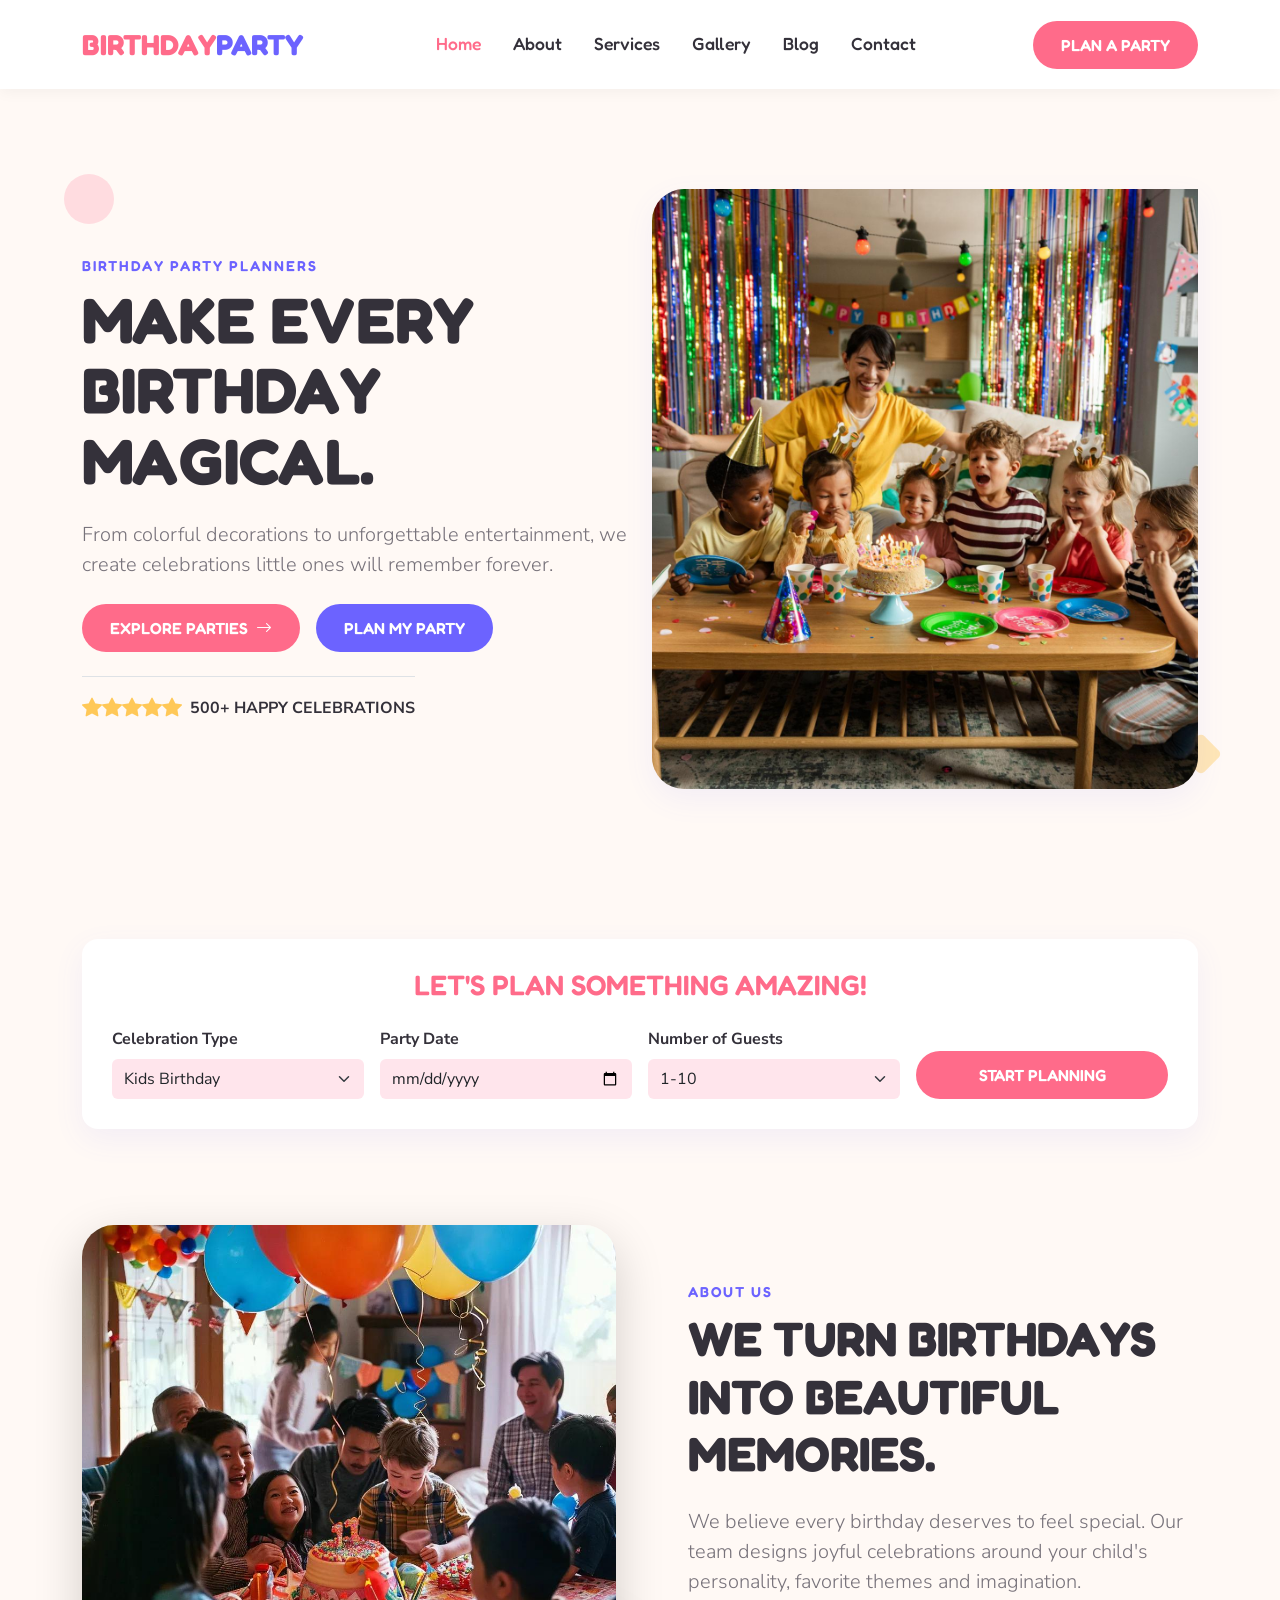
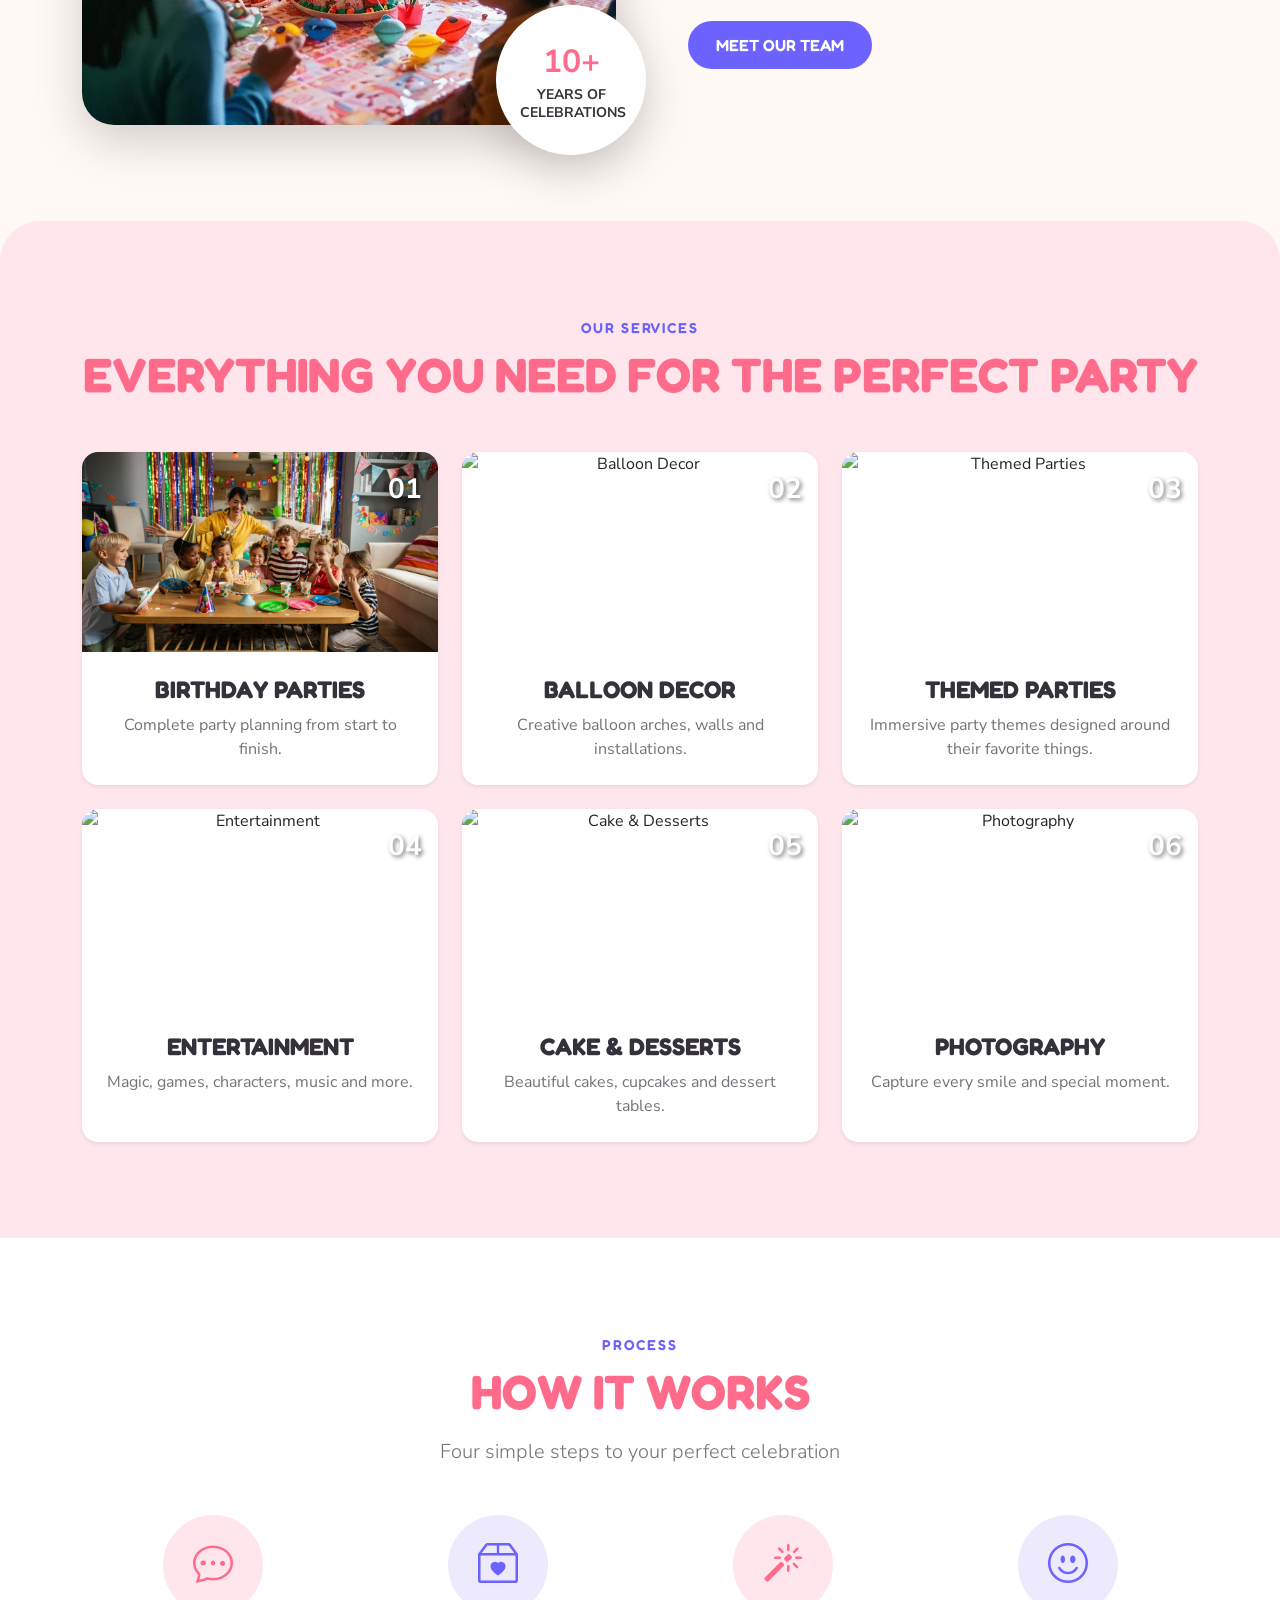
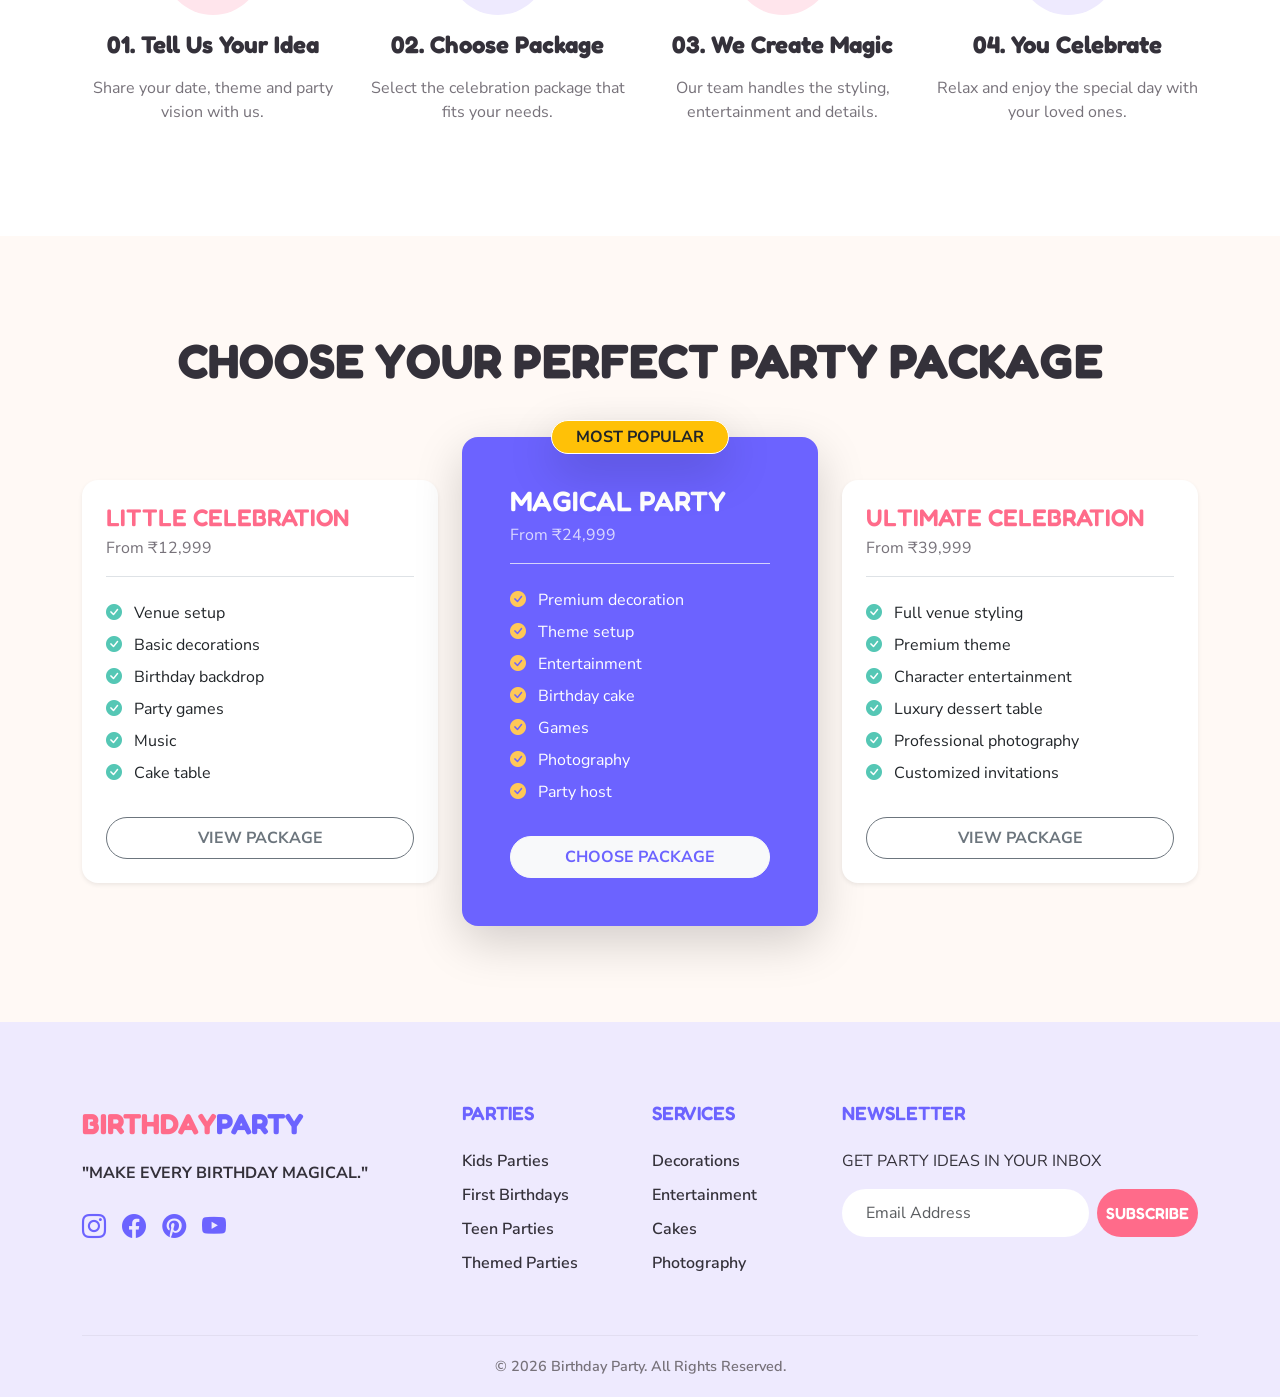
==== index.html @ 7dfaa2a8 "first commit" ====
﻿<!DOCTYPE html>
<html lang="en">

<head>
    <meta charset="UTF-8">
    <meta name="viewport" content="width=device-width, initial-scale=1.0">
    <meta name="description"
        content="Plan a magical birthday celebration with themed parties, balloon decorations, entertainment, venues and custom birthday packages.">
    <title>Birthday Party Planner | Kids Parties, Themes & Decorations</title>

    <!-- Favicon -->
    <link rel="icon"
        href="data:image/svg+xml,<svg xmlns=%22http://www.w3.org/2000/svg%22 viewBox=%220 0 100 100%22><text y=%22.9em%22 font-size=%2290%22>🎈</text></svg>">

    <!-- Bootstrap 5 CSS -->
    <link href="https://cdn.jsdelivr.net/npm/bootstrap@5.3.2/dist/css/bootstrap.min.css" rel="stylesheet">
    <!-- Bootstrap Icons -->
    <link rel="stylesheet" href="https://cdn.jsdelivr.net/npm/bootstrap-icons@1.11.1/font/bootstrap-icons.css">

    <!-- Custom CSS -->
    <link rel="stylesheet" href="assets/css/style.css">
    <link rel="stylesheet" href="assets/css/responsive.css">
</head>

<body>

    <!-- Header -->
    <header class="site-header">
        <div class="container">
            <nav class="navbar navbar-expand-lg navbar-light">
                <a class="navbar-brand" href="index.html">BIRTHDAY<span>PARTY</span></a>

                <button class="navbar-toggler border-0" type="button" data-bs-toggle="collapse"
                    data-bs-target="#mainNav" aria-controls="mainNav" aria-expanded="false"
                    aria-label="Toggle navigation">
                    <span class="navbar-toggler-icon"></span>
                </button>

                <div class="collapse navbar-collapse" id="mainNav">
                    <ul class="navbar-nav mx-auto mb-2 mb-lg-0">
                        <li class="nav-item"><a class="nav-link active" href="index.html">Home</a></li>
                        <li class="nav-item"><a class="nav-link" href="about.html">About</a></li>
                        <li class="nav-item"><a class="nav-link" href="parties.html">Services</a></li>
                        <li class="nav-item"><a class="nav-link" href="gallery.html">Gallery</a></li>
                        <li class="nav-item"><a class="nav-link" href="blog.html">Blog</a></li>
                        <li class="nav-item"><a class="nav-link" href="contact.html">Contact</a></li>
                    </ul>
                    <a href="booking.html" class="btn-primary-custom btn-confetti">PLAN A PARTY</a>
                </div>
            </nav>
        </div>
    </header>

    <!-- Hero Section -->
    <section class="hero-section">
        <!-- Abstract CSS Shapes simulating balloons/confetti -->
        <div class="shape shape-1"
            style="width:50px;height:50px;background:var(--primary);border-radius:50%;opacity:0.2;"></div>
        <div class="shape shape-2"
            style="width:30px;height:30px;background:var(--accent);border-radius:5px;transform:rotate(45deg);opacity:0.4;">
        </div>
        <div class="shape shape-3"
            style="width:80px;height:80px;background:var(--accent2);border-radius:50%;opacity:0.15;"></div>

        <div class="container">
            <div class="row align-items-center">
                <div class="col-lg-6 mb-5 mb-lg-0 reveal">
                    <span class="eyebrow">BIRTHDAY PARTY PLANNERS</span>
                    <h1 class="heading-lg">MAKE EVERY BIRTHDAY MAGICAL.</h1>
                    <p class="lead text-muted-color my-4">From colorful decorations to unforgettable entertainment, we
                        create celebrations little ones will remember forever.</p>
                    <div class="d-flex flex-wrap gap-3">
                        <a href="parties.html" class="btn-primary-custom btn-confetti">EXPLORE PARTIES <i
                                class="bi bi-arrow-right"></i></a>
                        <a href="booking.html" class="btn-secondary-custom btn-confetti">PLAN MY PARTY</a>
                    </div>
                    <div class="mt-4 pt-3 border-top d-inline-block">
                        <div class="d-flex align-items-center gap-2">
                            <div class="text-accent fs-5">
                                <i class="bi bi-star-fill"></i><i class="bi bi-star-fill"></i><i
                                    class="bi bi-star-fill"></i><i class="bi bi-star-fill"></i><i
                                    class="bi bi-star-fill"></i>
                            </div>
                            <span class="fw-bold">500+ HAPPY CELEBRATIONS</span>
                        </div>
                    </div>
                </div>
                <div class="col-lg-6 reveal" style="transition-delay: 0.2s;">
                    <div class="hero-img-wrapper">
                        <!-- Using Unsplash for professional birthday photography -->
                        <img src="assets/images/home-hero.jpg" alt="Happy children at a birthday party">
                    </div>
                </div>
            </div>
        </div>
    </section>

    <!-- Search/Booking Card -->
    <div class="container">
        <div class="search-card reveal">
            <h3 class="text-center mb-4 text-primary-color">LET'S PLAN SOMETHING AMAZING!</h3>
            <form action="booking.html" method="GET" class="row g-3">
                <div class="col-md-3">
                    <label class="form-label fw-bold">Celebration Type</label>
                    <select class="form-select border-0 bg-light-pink py-2">
                        <option>Kids Birthday</option>
                        <option>First Birthday</option>
                        <option>Teen Party</option>
                    </select>
                </div>
                <div class="col-md-3">
                    <label class="form-label fw-bold">Party Date</label>
                    <input type="date" class="form-control border-0 bg-light-pink py-2">
                </div>
                <div class="col-md-3">
                    <label class="form-label fw-bold">Number of Guests</label>
                    <select class="form-select border-0 bg-light-pink py-2">
                        <option>1-10</option>
                        <option>10-20</option>
                        <option>20-50</option>
                        <option>50+</option>
                    </select>
                </div>
                <div class="col-md-3 d-flex align-items-end">
                    <button type="submit" class="btn-primary-custom w-100 btn-confetti">START PLANNING</button>
                </div>
            </form>
        </div>
    </div>

    <!-- About Section -->
    <section class="py-5 my-5">
        <div class="container">
            <div class="row align-items-center g-5">
                <div class="col-lg-6 reveal">
                    <div class="position-relative">
                        <img src="assets/images/celeberation.jpg" class="rounded-5 w-100 object-fit-cover shadow-lg"
                            style="height:500px;" alt="Birthday party setup">
                        <div class="position-absolute bottom-0 end-0 bg-white p-4 rounded-circle shadow-lg text-center d-flex flex-column justify-content-center"
                            style="width: 150px; height: 150px; transform: translate(20%, 20%);">
                            <span class="fs-2 fw-bold text-primary-color">10+</span>
                            <span class="small fw-bold lh-sm">YEARS OF<br>CELEBRATIONS</span>
                        </div>
                    </div>
                </div>
                <div class="col-lg-6 ps-lg-5 reveal" style="transition-delay: 0.2s;">
                    <span class="eyebrow">ABOUT US</span>
                    <h2 class="display-5 fw-bold mb-4">WE TURN BIRTHDAYS INTO BEAUTIFUL MEMORIES.</h2>
                    <p class="lead text-muted-color mb-4">We believe every birthday deserves to feel special. Our team
                        designs joyful celebrations around your child's personality, favorite themes and imagination.
                    </p>
                    <a href="about.html" class="btn-secondary-custom">MEET OUR TEAM</a>
                </div>
            </div>
        </div>
    </section>

    <!-- Services -->
    <section class="py-5 bg-light-pink" style="border-radius: 40px 40px 0 0;">
        <div class="container py-5">
            <div class="text-center mb-5 reveal">
                <span class="eyebrow text-secondary-color">OUR SERVICES</span>
                <h2 class="display-5 fw-bold text-primary-color">EVERYTHING YOU NEED FOR THE PERFECT PARTY</h2>
            </div>
                        <div class="row g-4 text-center">
                <!-- Card 1 -->
                <div class="col-md-6 col-lg-4 reveal">
                    <a href="parties.html" class="text-decoration-none text-dark">
                        <div class="card border-0 shadow-sm rounded-4 overflow-hidden h-100 service-card text-center p-0">
                            <img src="assets/images/home-hero.jpg" class="card-img-top" style="height:200px; object-fit:cover;" alt="Birthday Parties">
                            <div class="position-absolute top-0 end-0 p-3 fw-bold fs-3 text-white shadow-text" style="text-shadow: 2px 2px 4px rgba(0,0,0,0.5);">01</div>
                            <div class="card-body p-4">
                                <h4 class="fw-bold mb-2">BIRTHDAY PARTIES</h4>
                                <p class="text-muted-color mb-0">Complete party planning from start to finish.</p>
                            </div>
                        </div>
                    </a>
                </div>
                <!-- Card 2 -->
                <div class="col-md-6 col-lg-4 reveal" style="transition-delay: 0.1s;">
                    <a href="decorations.html" class="text-decoration-none text-dark">
                        <div class="card border-0 shadow-sm rounded-4 overflow-hidden h-100 service-card text-center p-0">
                            <img src="assets/images/decorations-1.jpg" class="card-img-top" style="height:200px; object-fit:cover;" alt="Balloon Decor">
                            <div class="position-absolute top-0 end-0 p-3 fw-bold fs-3 text-white shadow-text" style="text-shadow: 2px 2px 4px rgba(0,0,0,0.5);">02</div>
                            <div class="card-body p-4">
                                <h4 class="fw-bold mb-2">BALLOON DECOR</h4>
                                <p class="text-muted-color mb-0">Creative balloon arches, walls and installations.</p>
                            </div>
                        </div>
                    </a>
                </div>
                <!-- Card 3 -->
                <div class="col-md-6 col-lg-4 reveal" style="transition-delay: 0.2s;">
                    <a href="themes.html" class="text-decoration-none text-dark">
                        <div class="card border-0 shadow-sm rounded-4 overflow-hidden h-100 service-card text-center p-0">
                            <img src="assets/images/themes-1.jpg" class="card-img-top" style="height:200px; object-fit:cover;" alt="Themed Parties">
                            <div class="position-absolute top-0 end-0 p-3 fw-bold fs-3 text-white shadow-text" style="text-shadow: 2px 2px 4px rgba(0,0,0,0.5);">03</div>
                            <div class="card-body p-4">
                                <h4 class="fw-bold mb-2">THEMED PARTIES</h4>
                                <p class="text-muted-color mb-0">Immersive party themes designed around their favorite things.</p>
                            </div>
                        </div>
                    </a>
                </div>
                <!-- Card 4 -->
                <div class="col-md-6 col-lg-4 reveal" style="transition-delay: 0.3s;">
                    <a href="entertainment.html" class="text-decoration-none text-dark">
                        <div class="card border-0 shadow-sm rounded-4 overflow-hidden h-100 service-card text-center p-0">
                            <img src="assets/images/entertainment-hero.jpg" class="card-img-top" style="height:200px; object-fit:cover;" alt="Entertainment">
                            <div class="position-absolute top-0 end-0 p-3 fw-bold fs-3 text-white shadow-text" style="text-shadow: 2px 2px 4px rgba(0,0,0,0.5);">04</div>
                            <div class="card-body p-4">
                                <h4 class="fw-bold mb-2">ENTERTAINMENT</h4>
                                <p class="text-muted-color mb-0">Magic, games, characters, music and more.</p>
                            </div>
                        </div>
                    </a>
                </div>
                <!-- Card 5 -->
                <div class="col-md-6 col-lg-4 reveal" style="transition-delay: 0.4s;">
                    <a href="decorations.html" class="text-decoration-none text-dark">
                        <div class="card border-0 shadow-sm rounded-4 overflow-hidden h-100 service-card text-center p-0">
                            <img src="assets/images/decorations-2.jpg" class="card-img-top" style="height:200px; object-fit:cover;" alt="Cake & Desserts">
                            <div class="position-absolute top-0 end-0 p-3 fw-bold fs-3 text-white shadow-text" style="text-shadow: 2px 2px 4px rgba(0,0,0,0.5);">05</div>
                            <div class="card-body p-4">
                                <h4 class="fw-bold mb-2">CAKE & DESSERTS</h4>
                                <p class="text-muted-color mb-0">Beautiful cakes, cupcakes and dessert tables.</p>
                            </div>
                        </div>
                    </a>
                </div>
                <!-- Card 6 -->
                <div class="col-md-6 col-lg-4 reveal" style="transition-delay: 0.5s;">
                    <a href="gallery.html" class="text-decoration-none text-dark">
                        <div class="card border-0 shadow-sm rounded-4 overflow-hidden h-100 service-card text-center p-0">
                            <img src="assets/images/gallery-2.jpg" class="card-img-top" style="height:200px; object-fit:cover;" alt="Photography">
                            <div class="position-absolute top-0 end-0 p-3 fw-bold fs-3 text-white shadow-text" style="text-shadow: 2px 2px 4px rgba(0,0,0,0.5);">06</div>
                            <div class="card-body p-4">
                                <h4 class="fw-bold mb-2">PHOTOGRAPHY</h4>
                                <p class="text-muted-color mb-0">Capture every smile and special moment.</p>
                            </div>
                        </div>
                    </a>
                </div>
            </div>
        </div>
    </section>

    <!-- How It Works Section -->
    <section class="py-5 bg-white">
        <div class="container py-5">
            <div class="text-center mb-5 reveal">
                <span class="eyebrow text-secondary-color">PROCESS</span>
                <h2 class="display-5 fw-bold text-primary-color">HOW IT WORKS</h2>
                <p class="lead text-muted-color mt-3">Four simple steps to your perfect celebration</p>
            </div>
            <div class="row g-4 position-relative">
                <div class="col-md-3 text-center reveal">
                    <div class="service-icon mb-3 mx-auto" style="width: 100px; height: 100px; font-size: 2.5rem; background: var(--light-pink);"><i class="bi bi-chat-dots text-primary-color"></i></div>
                    <h4 class="fw-bold">01. Tell Us Your Idea</h4>
                    <p class="text-muted-color">Share your date, theme and party vision with us.</p>
                </div>
                <div class="col-md-3 text-center reveal" style="transition-delay: 0.1s;">
                    <div class="service-icon mb-3 mx-auto" style="width: 100px; height: 100px; font-size: 2.5rem; background: var(--light-purple);"><i class="bi bi-box2-heart text-secondary-color"></i></div>
                    <h4 class="fw-bold">02. Choose Package</h4>
                    <p class="text-muted-color">Select the celebration package that fits your needs.</p>
                </div>
                <div class="col-md-3 text-center reveal" style="transition-delay: 0.2s;">
                    <div class="service-icon mb-3 mx-auto" style="width: 100px; height: 100px; font-size: 2.5rem; background: var(--light-pink);"><i class="bi bi-magic text-primary-color"></i></div>
                    <h4 class="fw-bold">03. We Create Magic</h4>
                    <p class="text-muted-color">Our team handles the styling, entertainment and details.</p>
                </div>
                <div class="col-md-3 text-center reveal" style="transition-delay: 0.3s;">
                    <div class="service-icon mb-3 mx-auto" style="width: 100px; height: 100px; font-size: 2.5rem; background: var(--light-purple);"><i class="bi bi-emoji-smile text-secondary-color"></i></div>
                    <h4 class="fw-bold">04. You Celebrate</h4>
                    <p class="text-muted-color">Relax and enjoy the special day with your loved ones.</p>
                </div>
            </div>
        </div>
    </section>

    <!-- Packages Section -->
    <section class="py-5 my-5">
        <div class="container">
            <div class="text-center mb-5 reveal">
                <h2 class="display-5 fw-bold">CHOOSE YOUR PERFECT PARTY PACKAGE</h2>
            </div>
            <div class="row align-items-center g-4">
                <!-- Package 1 -->
                <div class="col-lg-4 reveal">
                    <div class="card border-0 shadow-sm p-4 rounded-4" style="background: var(--white);">
                        <h4 class="mb-1 text-primary-color">LITTLE CELEBRATION</h4>
                        <p class="text-muted-color border-bottom pb-3 mb-4">From ₹12,999</p>
                        <ul class="list-unstyled mb-4">
                            <li class="mb-2"><i class="bi bi-check-circle-fill text-accent2 me-2"></i> Venue setup</li>
                            <li class="mb-2"><i class="bi bi-check-circle-fill text-accent2 me-2"></i> Basic decorations
                            </li>
                            <li class="mb-2"><i class="bi bi-check-circle-fill text-accent2 me-2"></i> Birthday backdrop
                            </li>
                            <li class="mb-2"><i class="bi bi-check-circle-fill text-accent2 me-2"></i> Party games</li>
                            <li class="mb-2"><i class="bi bi-check-circle-fill text-accent2 me-2"></i> Music</li>
                            <li class="mb-2"><i class="bi bi-check-circle-fill text-accent2 me-2"></i> Cake table</li>
                        </ul>
                        <a href="#" class="btn btn-outline-secondary rounded-pill fw-bold w-100 py-2">VIEW PACKAGE</a>
                    </div>
                </div>

                <!-- Package 2 (Highlighted) -->
                <div class="col-lg-4 reveal" style="transition-delay: 0.1s;">
                    <div class="card border-0 shadow-lg p-5 rounded-4 position-relative"
                        style="background: var(--secondary); color: var(--white);">
                        <span class="position-absolute top-0 start-50 translate-middle badge rounded-pill bg-warning text-dark px-4 py-2 fs-6 fw-bold shadow-lg border border-white">
                            MOST POPULAR
                        </span>
                        <h3 class="mb-1 text-white">MAGICAL PARTY</h3>
                        <p class="border-bottom border-light pb-3 mb-4 opacity-75">From ₹24,999</p>
                        <ul class="list-unstyled mb-4">
                            <li class="mb-2"><i class="bi bi-check-circle-fill text-accent me-2"></i> Premium decoration
                            </li>
                            <li class="mb-2"><i class="bi bi-check-circle-fill text-accent me-2"></i> Theme setup</li>
                            <li class="mb-2"><i class="bi bi-check-circle-fill text-accent me-2"></i> Entertainment</li>
                            <li class="mb-2"><i class="bi bi-check-circle-fill text-accent me-2"></i> Birthday cake</li>
                            <li class="mb-2"><i class="bi bi-check-circle-fill text-accent me-2"></i> Games</li>
                            <li class="mb-2"><i class="bi bi-check-circle-fill text-accent me-2"></i> Photography</li>
                            <li class="mb-2"><i class="bi bi-check-circle-fill text-accent me-2"></i> Party host</li>
                        </ul>
                        <a href="#" class="btn btn-light rounded-pill fw-bold w-100 py-2 text-secondary-color">CHOOSE
                            PACKAGE</a>
                    </div>
                </div>

                <!-- Package 3 -->
                <div class="col-lg-4 reveal" style="transition-delay: 0.2s;">
                    <div class="card border-0 shadow-sm p-4 rounded-4" style="background: var(--white);">
                        <h4 class="mb-1 text-primary-color">ULTIMATE CELEBRATION</h4>
                        <p class="text-muted-color border-bottom pb-3 mb-4">From ₹39,999</p>
                        <ul class="list-unstyled mb-4">
                            <li class="mb-2"><i class="bi bi-check-circle-fill text-accent2 me-2"></i> Full venue
                                styling</li>
                            <li class="mb-2"><i class="bi bi-check-circle-fill text-accent2 me-2"></i> Premium theme
                            </li>
                            <li class="mb-2"><i class="bi bi-check-circle-fill text-accent2 me-2"></i> Character
                                entertainment</li>
                            <li class="mb-2"><i class="bi bi-check-circle-fill text-accent2 me-2"></i> Luxury dessert
                                table</li>
                            <li class="mb-2"><i class="bi bi-check-circle-fill text-accent2 me-2"></i> Professional
                                photography</li>
                            <li class="mb-2"><i class="bi bi-check-circle-fill text-accent2 me-2"></i> Customized
                                invitations</li>
                        </ul>
                        <a href="#" class="btn btn-outline-secondary rounded-pill fw-bold w-100 py-2">VIEW PACKAGE</a>
                    </div>
                </div>
            </div>
        </div>
    </section>

    <!-- Footer -->
    <footer class="site-footer">
        <div class="container">
            <div class="row g-4">
                <div class="col-12 col-lg-4 mb-4 mb-lg-0">
                    <a class="navbar-brand d-block mb-3" href="index.html">BIRTHDAY<span>PARTY</span></a>
                    <p class="fw-bold mb-4">"MAKE EVERY BIRTHDAY MAGICAL."</p>
                    <div class="d-flex gap-3 fs-4">
                        <a href="#" class="text-secondary-color hover-primary"><i class="bi bi-instagram"></i></a>
                        <a href="#" class="text-secondary-color hover-primary"><i class="bi bi-facebook"></i></a>
                        <a href="#" class="text-secondary-color hover-primary"><i class="bi bi-pinterest"></i></a>
                        <a href="#" class="text-secondary-color hover-primary"><i class="bi bi-youtube"></i></a>
                    </div>
                </div>
                <div class="col-12 col-lg-2 mb-4 mb-lg-0 footer-widget">
                    <h4>PARTIES</h4>
                    <ul class="footer-links">
                        <li><a href="parties.html">Kids Parties</a></li>
                        <li><a href="parties.html">First Birthdays</a></li>
                        <li><a href="parties.html">Teen Parties</a></li>
                        <li><a href="themes.html">Themed Parties</a></li>
                    </ul>
                </div>
                <div class="col-12 col-lg-2 mb-4 mb-lg-0 footer-widget">
                    <h4>SERVICES</h4>
                    <ul class="footer-links">
                        <li><a href="decorations.html">Decorations</a></li>
                        <li><a href="entertainment.html">Entertainment</a></li>
                        <li><a href="decorations.html">Cakes</a></li>
                        <li><a href="gallery.html">Photography</a></li>
                    </ul>
                </div>
                <div class="col-12 col-lg-4 footer-widget">
                    <h4>NEWSLETTER</h4>
                    <p>GET PARTY IDEAS IN YOUR INBOX</p>
                    <form class="d-flex gap-2">
                        <input type="email" class="form-control rounded-pill border-0 px-4" placeholder="Email Address">
                        <button class="btn btn-primary-custom px-4" type="submit">SUBSCRIBE</button>
                    </form>
                </div>
            </div>
            <div class="footer-bottom d-flex flex-column flex-md-row justify-content-center align-items-center">
                <p class="mb-0 text-muted-color">&copy; 2026 Birthday Party. All Rights Reserved.</p>
            </div>
        </div>
    </footer>

    <!-- Scroll to Top Button -->
    <button id="scrollTopBtn" class="scroll-top-btn"><i class="bi bi-arrow-up"></i></button>

    <!-- Bootstrap Bundle JS -->
    <script src="https://cdn.jsdelivr.net/npm/bootstrap@5.3.2/dist/js/bootstrap.bundle.min.js"></script>
    <!-- Custom JS -->
    <script src="assets/js/main.js"></script>
</body>

</html>
---- assets/css/style.css ----
/* 
==================================================
BIRTHDAY PARTY - PREMIUM EVENT THEME
================================================== 
*/

@import url('https://fonts.googleapis.com/css2?family=Fredoka:wght@400;500;600;700&family=Nunito+Sans:ital,opsz,wght@0,6..12,300..800;1,6..12,300..800&display=swap');

:root {
  /* Colors */
  --primary: #FF6B8A;
  --secondary: #6C63FF;
  --accent: #FFC857;
  --accent2: #55C7B5;
  --bg-color: #FFF9F5;
  --light-pink: #FFE5EC;
  --light-purple: #EEEAFE;
  --text-color: #34313A;
  --muted-text: #77727A;
  --white: #FFFFFF;

  /* Typography */
  --font-heading: 'Fredoka', sans-serif;
  --font-body: 'Nunito Sans', sans-serif;

  /* Other vars */
  --border-radius-sm: 8px;
  --border-radius-md: 16px;
  --border-radius-lg: 32px;
  --border-radius-xl: 64px;
  --box-shadow: 0 10px 30px rgba(108, 99, 255, 0.08);
  --box-shadow-hover: 0 15px 40px rgba(108, 99, 255, 0.15);
  --transition: all 0.3s ease-in-out;
}

/* ==================================================
   GLOBAL STYLES
   ================================================== */
body {
  font-family: var(--font-body);
  color: var(--text-color);
  background-color: var(--bg-color);
  overflow-x: hidden;
  -webkit-font-smoothing: antialiased;
}

h1, h2, h3, h4, h5, h6 {
  font-family: var(--font-heading);
  font-weight: 600;
  color: var(--text-color);
  margin-bottom: 1rem;
}

a {
  color: var(--primary);
  text-decoration: none;
  transition: var(--transition);
}

a:hover {
  color: var(--secondary);
}

img {
  max-width: 100%;
  height: auto;
}

/* ==================================================
   TYPOGRAPHY UTILITIES
   ================================================== */
.text-primary-color { color: var(--primary); }
.text-secondary-color { color: var(--secondary); }
.text-accent { color: var(--accent); }
.text-accent2 { color: var(--accent2); }
.text-muted-color { color: var(--muted-text); }

.bg-light-pink { background-color: var(--light-pink); }
.bg-light-purple { background-color: var(--light-purple); }

.eyebrow {
  font-family: var(--font-heading);
  text-transform: uppercase;
  font-size: 0.9rem;
  font-weight: 600;
  letter-spacing: 2px;
  color: var(--secondary);
  display: block;
  margin-bottom: 0.5rem;
}

.heading-lg {
  font-size: clamp(2.5rem, 5vw, 4rem);
  line-height: 1.1;
  font-weight: 700;
}

/* ==================================================
   BUTTONS
   ================================================== */
.btn-primary-custom {
  background-color: var(--primary);
  color: var(--white);
  font-family: var(--font-heading);
  font-weight: 600;
  padding: 12px 28px;
  border-radius: var(--border-radius-xl);
  border: none;
  transition: var(--transition);
  position: relative;
  overflow: hidden;
  display: inline-flex;
  align-items: center;
  justify-content: center;
  gap: 8px;
  z-index: 1;
}

.btn-primary-custom::before {
  content: '';
  position: absolute;
  top: 0;
  left: 0;
  width: 0;
  height: 100%;
  background-color: var(--secondary);
  z-index: -1;
  transition: var(--transition);
  border-radius: var(--border-radius-xl);
}

.btn-primary-custom:hover::before {
  width: 100%;
}

.btn-primary-custom:hover {
  color: var(--white);
  transform: translateY(-2px);
  box-shadow: 0 10px 20px rgba(255, 107, 138, 0.3);
}

.btn-secondary-custom {
  background-color: var(--secondary);
  color: var(--white);
  font-family: var(--font-heading);
  font-weight: 600;
  padding: 12px 28px;
  border-radius: var(--border-radius-xl);
  border: none;
  transition: var(--transition);
  display: inline-flex;
  align-items: center;
  justify-content: center;
  gap: 8px;
}

.btn-secondary-custom:hover {
  background-color: var(--primary);
  color: var(--white);
  transform: translateY(-2px);
  box-shadow: 0 10px 20px rgba(108, 99, 255, 0.3);
}

/* ==================================================
   HEADER & NAVIGATION
   ================================================== */
.top-bar {
  background-color: var(--light-pink);
  padding: 8px 0;
  font-size: 0.85rem;
  font-weight: 600;
}

.top-bar a {
  color: var(--text-color);
  margin-left: 15px;
}

.top-bar a:hover {
  color: var(--primary);
}

.site-header {
  background-color: var(--white);
  box-shadow: 0 2px 15px rgba(0,0,0,0.05);
  position: sticky;
  top: 0;
  z-index: 1030;
  transition: var(--transition);
}

.navbar-brand {
  font-family: var(--font-heading);
  font-size: 1.8rem;
  font-weight: 700;
  color: var(--primary);
}

.navbar-brand span {
  color: var(--secondary);
}

.nav-link {
  font-family: var(--font-heading);
  font-weight: 500;
  color: var(--text-color) !important;
  font-size: 1.1rem;
  padding: 0.5rem 1rem !important;
  transition: var(--transition);
}

.nav-link:hover, .nav-link.active {
  color: var(--primary) !important;
}

/* Dropdown */
.dropdown-menu {
  border: none;
  box-shadow: var(--box-shadow);
  border-radius: var(--border-radius-sm);
}

.dropdown-item {
  font-family: var(--font-body);
  font-weight: 600;
  padding: 8px 20px;
}

.dropdown-item:hover {
  background-color: var(--light-pink);
  color: var(--primary);
}

/* ==================================================
   HERO SECTION
   ================================================== */
.hero-section {
  position: relative;
  padding: 100px 0 150px;
  background-color: var(--bg-color);
  overflow: hidden;
}

.hero-img-wrapper {
  position: relative;
  border-radius: var(--border-radius-lg) 0 var(--border-radius-lg) var(--border-radius-lg);
  overflow: hidden;
  box-shadow: var(--box-shadow);
}

.hero-img-wrapper img {
  width: 100%;
  height: 600px;
  object-fit: cover;
}

/* Decorative elements */
.shape {
  position: absolute;
  z-index: 0;
}

.shape-1 { top: 10%; left: 5%; animation: float 6s ease-in-out infinite; }
.shape-2 { bottom: 20%; right: 5%; animation: float 5s ease-in-out infinite alternate; }
.shape-3 { top: 40%; right: 40%; animation: pulse 4s ease-in-out infinite; }

/* ==================================================
   CARDS & SEARCH BOX
   ================================================== */
.search-card {
  background: var(--white);
  border-radius: var(--border-radius-md);
  padding: 30px;
  box-shadow: var(--box-shadow);
  transform: translateY(-50px);
  position: relative;
  z-index: 10;
}

.service-card {
  background: var(--white);
  border-radius: var(--border-radius-md);
  padding: 40px 30px;
  text-align: center;
  transition: var(--transition);
  box-shadow: 0 5px 15px rgba(0,0,0,0.03);
  height: 100%;
  position: relative;
  overflow: hidden;
}

.service-card:hover {
  transform: translateY(-10px);
  box-shadow: var(--box-shadow-hover);
}

.service-icon {
  width: 80px;
  height: 80px;
  background: var(--light-purple);
  border-radius: 50%;
  display: flex;
  align-items: center;
  justify-content: center;
  margin: 0 auto 20px;
  font-size: 2rem;
  color: var(--secondary);
  transition: var(--transition);
}

.service-card:hover .service-icon {
  background: var(--secondary);
  color: var(--white);
  transform: scale(1.1);
}

/* ==================================================
   FOOTER
   ================================================== */
.site-footer {
  background-color: var(--light-purple);
  padding: 80px 0 20px;
  position: relative;
  overflow: hidden;
}

.footer-widget h4 {
  font-size: 1.2rem;
  margin-bottom: 1.5rem;
  color: var(--secondary);
}

.footer-links {
  list-style: none;
  padding: 0;
  margin: 0;
}

.footer-links li {
  margin-bottom: 10px;
}

.footer-links a {
  color: var(--text-color);
  font-weight: 600;
}

.footer-links a:hover {
  color: var(--primary);
  padding-left: 5px;
}

.footer-bottom {
  margin-top: 50px;
  padding-top: 20px;
  border-top: 1px solid rgba(0,0,0,0.05);
  text-align: center;
  font-size: 0.9rem;
  font-weight: 600;
}

/* ==================================================
   ANIMATIONS
   ================================================== */
@keyframes float {
  0% { transform: translateY(0px); }
  50% { transform: translateY(-20px); }
  100% { transform: translateY(0px); }
}

@keyframes pulse {
  0% { transform: scale(1); opacity: 0.8; }
  50% { transform: scale(1.1); opacity: 1; }
  100% { transform: scale(1); opacity: 0.8; }
}

/* Reveal classes for JS observer */
.reveal {
  opacity: 0;
  transform: translateY(30px);
  transition: all 0.8s ease-out;
}

.reveal.active {
  opacity: 1;
  transform: translateY(0);
}

/* Scroll to Top */
.scroll-top-btn { position: fixed; bottom: 30px; right: 30px; width: 50px; height: 50px; background-color: var(--primary); color: white; border: none; border-radius: 50%; display: flex; align-items: center; justify-content: center; font-size: 24px; cursor: pointer; opacity: 0; visibility: hidden; transition: var(--transition); z-index: 999; box-shadow: var(--box-shadow); }
.scroll-top-btn.show { opacity: 1; visibility: visible; }
.scroll-top-btn:hover { background-color: var(--secondary); transform: translateY(-5px); }

/* Footer Social Icon Hover */
.site-footer .fs-4 a { display: inline-block; transition: all 0.3s ease; }
.site-footer .fs-4 a:hover { transform: translateY(-5px) scale(1.1); color: var(--primary) !important; }
/* Contact Page Social Icons */
.social-icons-contact a {
    transition: all 0.3s ease;
    display: inline-block;
    color: var(--secondary-color) !important;
}
.social-icons-contact a:hover {
    transform: translateY(-5px) scale(1.2);
    color: var(--primary) !important;
}
---- assets/css/responsive.css ----
/* 
==================================================
BIRTHDAY PARTY - RESPONSIVE STYLES
================================================== 
*/

/* Tablet (768px - 991px) */
@media (max-width: 991px) {
  .hero-section {
    padding: 80px 0 100px;
  }
  
  .hero-img-wrapper img {
    height: 400px;
    margin-top: 40px;
    border-radius: var(--border-radius-lg);
  }
  
  .search-card {
    transform: translateY(-30px);
    margin-bottom: 20px;
  }
  
  .heading-lg {
    font-size: clamp(2rem, 6vw, 3rem);
  }
  
  .navbar-collapse {
    background-color: var(--white);
    padding: 20px;
    border-radius: var(--border-radius-sm);
    box-shadow: var(--box-shadow);
    margin-top: 15px;
    position: absolute;
    top: 100%;
    left: 0;
    right: 0;
    z-index: 1050;
  }
}

/* Mobile (320px - 767px) */
@media (max-width: 767px) {
  .top-bar {
    display: none; /* Hide top bar on very small screens for cleanliness */
  }
  
  .hero-section {
    padding: 40px 0 60px;
    text-align: center;
  }
  
  .hero-section .btn-primary-custom, 
  .hero-section .btn-secondary-custom {
    width: 100%;
    margin-bottom: 10px;
  }
  
  .hero-img-wrapper img {
    height: 300px;
  }
  
  .search-card {
    padding: 20px;
    transform: translateY(-20px);
  }
  
  .service-card {
    margin-bottom: 20px;
  }
  
  .footer-widget {
    margin-bottom: 30px;
  }
}
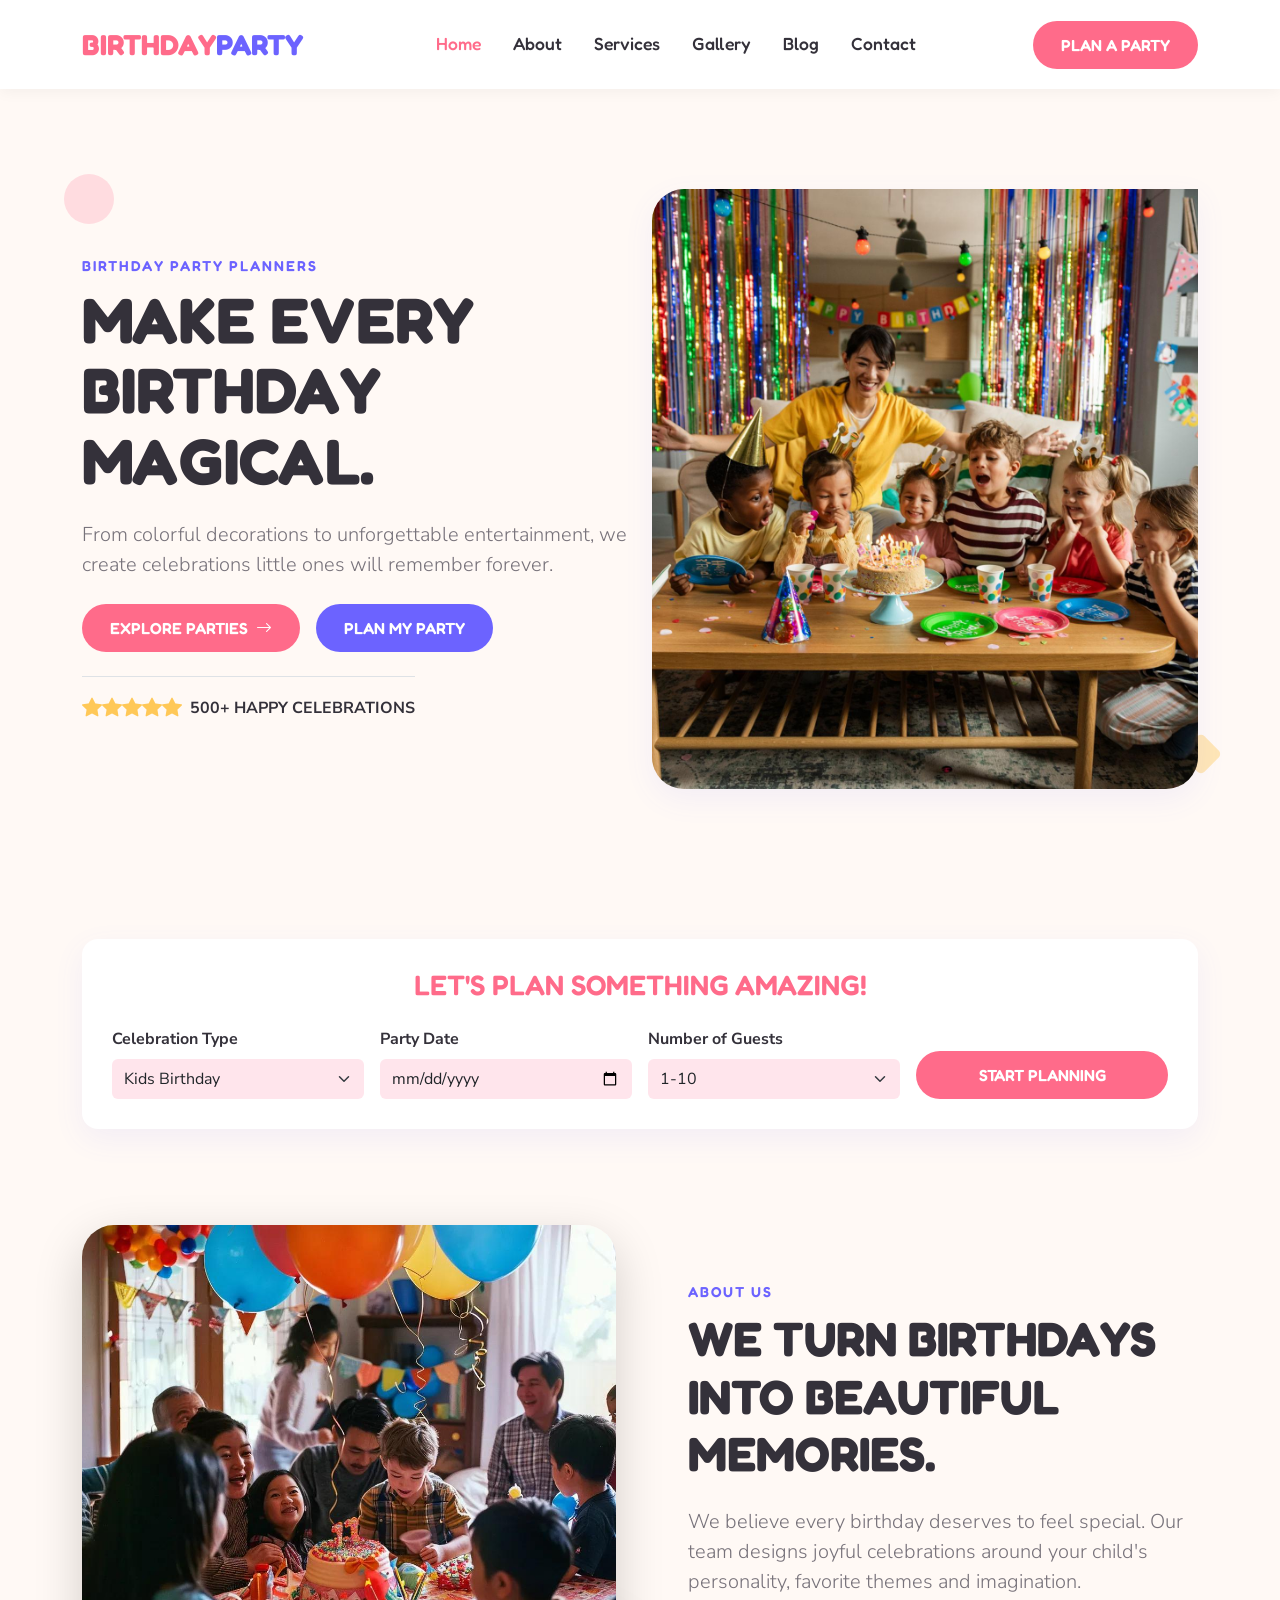
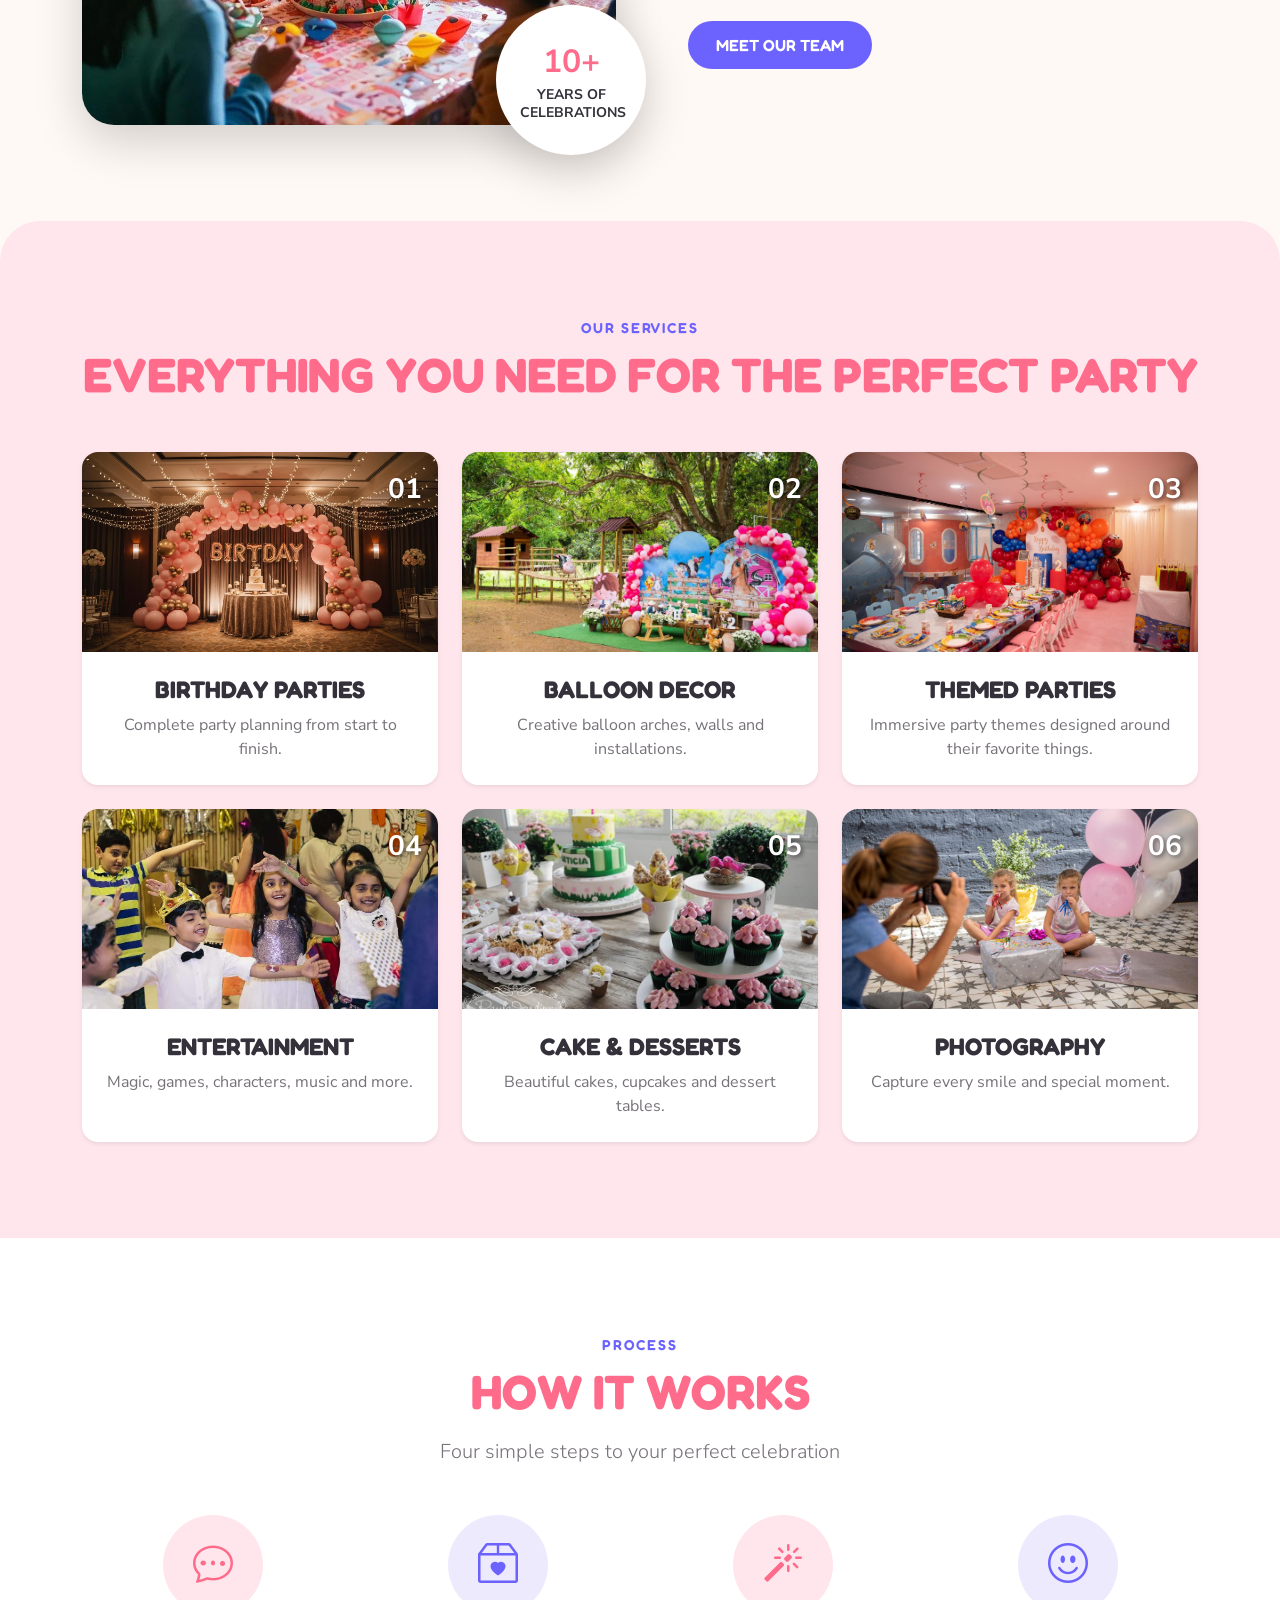
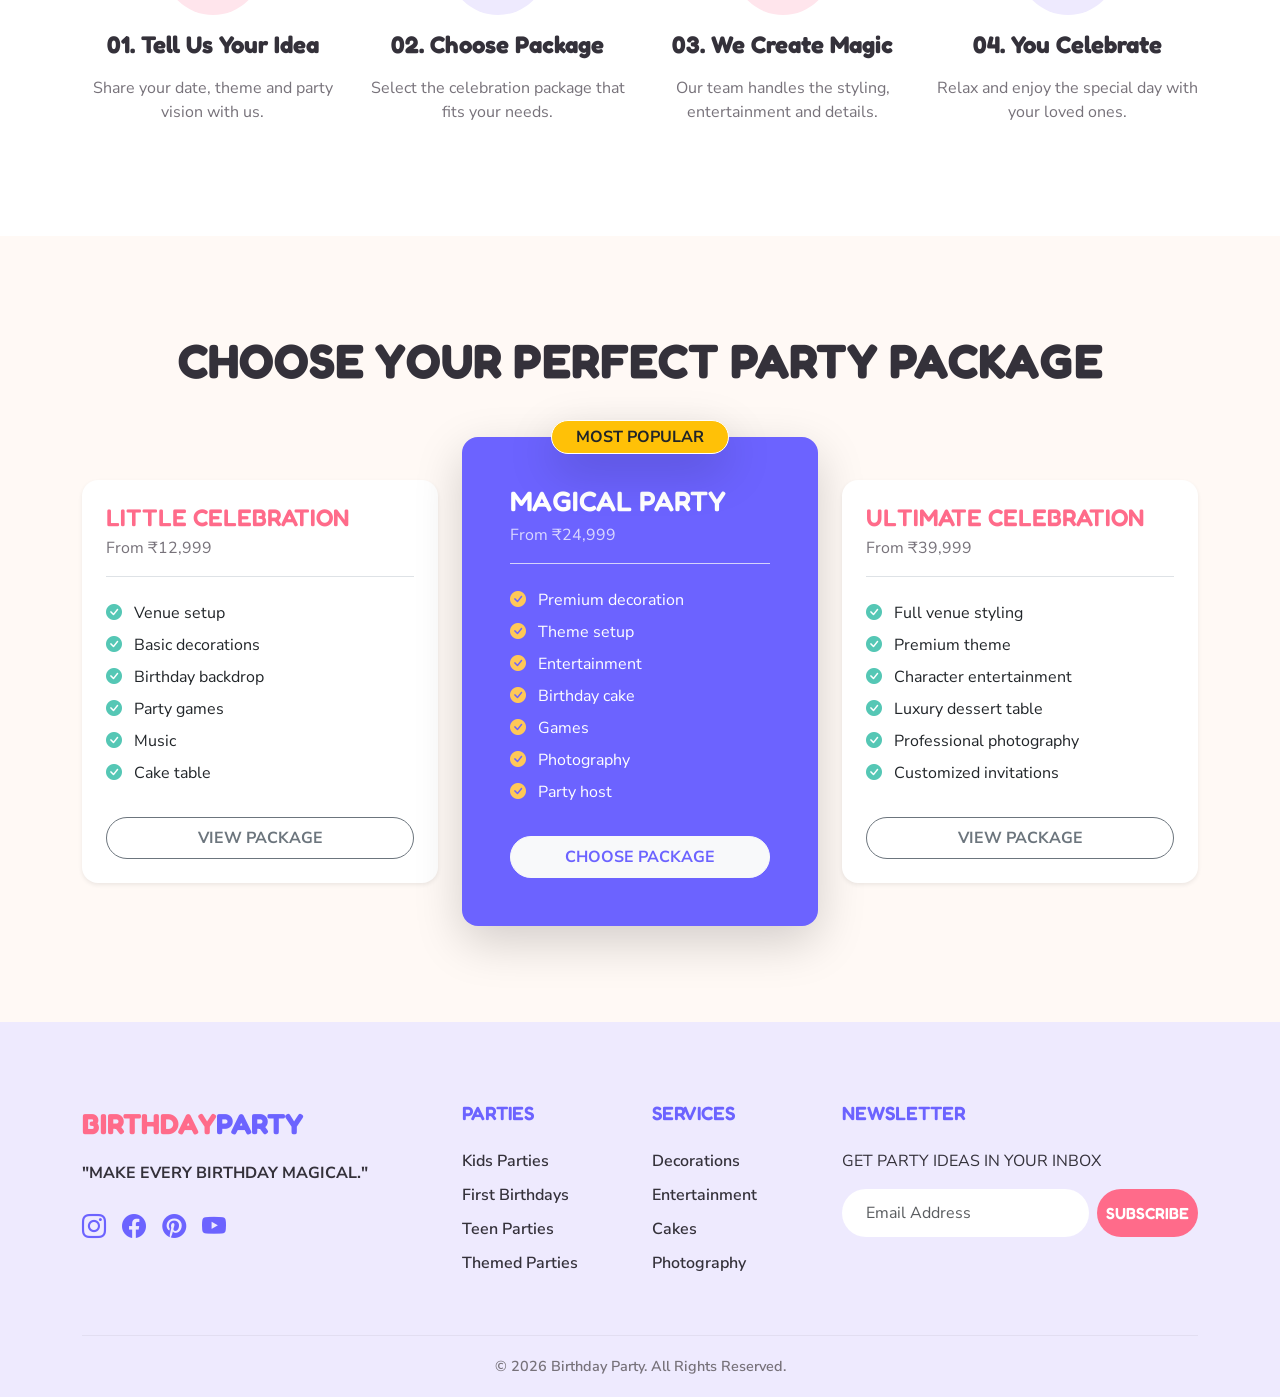
==== commit 12478959: "first commit" ====
--- a/index.html
+++ b/index.html
@@ -162,13 +162,16 @@
                 <span class="eyebrow text-secondary-color">OUR SERVICES</span>
                 <h2 class="display-5 fw-bold text-primary-color">EVERYTHING YOU NEED FOR THE PERFECT PARTY</h2>
             </div>
-                        <div class="row g-4 text-center">
+            <div class="row g-4 text-center">
                 <!-- Card 1 -->
                 <div class="col-md-6 col-lg-4 reveal">
                     <a href="parties.html" class="text-decoration-none text-dark">
-                        <div class="card border-0 shadow-sm rounded-4 overflow-hidden h-100 service-card text-center p-0">
-                            <img src="assets/images/home-hero.jpg" class="card-img-top" style="height:200px; object-fit:cover;" alt="Birthday Parties">
-                            <div class="position-absolute top-0 end-0 p-3 fw-bold fs-3 text-white shadow-text" style="text-shadow: 2px 2px 4px rgba(0,0,0,0.5);">01</div>
+                        <div
+                            class="card border-0 shadow-sm rounded-4 overflow-hidden h-100 service-card text-center p-0">
+                            <img src="assets/images/home-img1.jpg" class="card-img-top"
+                                style="height:200px; object-fit:cover;" alt="Birthday Parties">
+                            <div class="position-absolute top-0 end-0 p-3 fw-bold fs-3 text-white shadow-text"
+                                style="text-shadow: 2px 2px 4px rgba(0,0,0,0.5);">01</div>
                             <div class="card-body p-4">
                                 <h4 class="fw-bold mb-2">BIRTHDAY PARTIES</h4>
                                 <p class="text-muted-color mb-0">Complete party planning from start to finish.</p>
@@ -179,9 +182,12 @@
                 <!-- Card 2 -->
                 <div class="col-md-6 col-lg-4 reveal" style="transition-delay: 0.1s;">
                     <a href="decorations.html" class="text-decoration-none text-dark">
-                        <div class="card border-0 shadow-sm rounded-4 overflow-hidden h-100 service-card text-center p-0">
-                            <img src="assets/images/decorations-1.jpg" class="card-img-top" style="height:200px; object-fit:cover;" alt="Balloon Decor">
-                            <div class="position-absolute top-0 end-0 p-3 fw-bold fs-3 text-white shadow-text" style="text-shadow: 2px 2px 4px rgba(0,0,0,0.5);">02</div>
+                        <div
+                            class="card border-0 shadow-sm rounded-4 overflow-hidden h-100 service-card text-center p-0">
+                            <img src="assets/images/home-img2.jpg" class="card-img-top"
+                                style="height:200px; object-fit:cover;" alt="Balloon Decor">
+                            <div class="position-absolute top-0 end-0 p-3 fw-bold fs-3 text-white shadow-text"
+                                style="text-shadow: 2px 2px 4px rgba(0,0,0,0.5);">02</div>
                             <div class="card-body p-4">
                                 <h4 class="fw-bold mb-2">BALLOON DECOR</h4>
                                 <p class="text-muted-color mb-0">Creative balloon arches, walls and installations.</p>
@@ -192,12 +198,16 @@
                 <!-- Card 3 -->
                 <div class="col-md-6 col-lg-4 reveal" style="transition-delay: 0.2s;">
                     <a href="themes.html" class="text-decoration-none text-dark">
-                        <div class="card border-0 shadow-sm rounded-4 overflow-hidden h-100 service-card text-center p-0">
-                            <img src="assets/images/themes-1.jpg" class="card-img-top" style="height:200px; object-fit:cover;" alt="Themed Parties">
-                            <div class="position-absolute top-0 end-0 p-3 fw-bold fs-3 text-white shadow-text" style="text-shadow: 2px 2px 4px rgba(0,0,0,0.5);">03</div>
+                        <div
+                            class="card border-0 shadow-sm rounded-4 overflow-hidden h-100 service-card text-center p-0">
+                            <img src="assets/images/home-img3.jpg" class="card-img-top"
+                                style="height:200px; object-fit:cover;" alt="Themed Parties">
+                            <div class="position-absolute top-0 end-0 p-3 fw-bold fs-3 text-white shadow-text"
+                                style="text-shadow: 2px 2px 4px rgba(0,0,0,0.5);">03</div>
                             <div class="card-body p-4">
                                 <h4 class="fw-bold mb-2">THEMED PARTIES</h4>
-                                <p class="text-muted-color mb-0">Immersive party themes designed around their favorite things.</p>
+                                <p class="text-muted-color mb-0">Immersive party themes designed around their favorite
+                                    things.</p>
                             </div>
                         </div>
                     </a>
@@ -205,9 +215,12 @@
                 <!-- Card 4 -->
                 <div class="col-md-6 col-lg-4 reveal" style="transition-delay: 0.3s;">
                     <a href="entertainment.html" class="text-decoration-none text-dark">
-                        <div class="card border-0 shadow-sm rounded-4 overflow-hidden h-100 service-card text-center p-0">
-                            <img src="assets/images/entertainment-hero.jpg" class="card-img-top" style="height:200px; object-fit:cover;" alt="Entertainment">
-                            <div class="position-absolute top-0 end-0 p-3 fw-bold fs-3 text-white shadow-text" style="text-shadow: 2px 2px 4px rgba(0,0,0,0.5);">04</div>
+                        <div
+                            class="card border-0 shadow-sm rounded-4 overflow-hidden h-100 service-card text-center p-0">
+                            <img src="assets/images/home-img4.jpg" class="card-img-top"
+                                style="height:200px; object-fit:cover;" alt="Entertainment">
+                            <div class="position-absolute top-0 end-0 p-3 fw-bold fs-3 text-white shadow-text"
+                                style="text-shadow: 2px 2px 4px rgba(0,0,0,0.5);">04</div>
                             <div class="card-body p-4">
                                 <h4 class="fw-bold mb-2">ENTERTAINMENT</h4>
                                 <p class="text-muted-color mb-0">Magic, games, characters, music and more.</p>
@@ -218,9 +231,12 @@
                 <!-- Card 5 -->
                 <div class="col-md-6 col-lg-4 reveal" style="transition-delay: 0.4s;">
                     <a href="decorations.html" class="text-decoration-none text-dark">
-                        <div class="card border-0 shadow-sm rounded-4 overflow-hidden h-100 service-card text-center p-0">
-                            <img src="assets/images/decorations-2.jpg" class="card-img-top" style="height:200px; object-fit:cover;" alt="Cake & Desserts">
-                            <div class="position-absolute top-0 end-0 p-3 fw-bold fs-3 text-white shadow-text" style="text-shadow: 2px 2px 4px rgba(0,0,0,0.5);">05</div>
+                        <div
+                            class="card border-0 shadow-sm rounded-4 overflow-hidden h-100 service-card text-center p-0">
+                            <img src="assets/images/home-img5.jpg" class="card-img-top"
+                                style="height:200px; object-fit:cover;" alt="Cake & Desserts">
+                            <div class="position-absolute top-0 end-0 p-3 fw-bold fs-3 text-white shadow-text"
+                                style="text-shadow: 2px 2px 4px rgba(0,0,0,0.5);">05</div>
                             <div class="card-body p-4">
                                 <h4 class="fw-bold mb-2">CAKE & DESSERTS</h4>
                                 <p class="text-muted-color mb-0">Beautiful cakes, cupcakes and dessert tables.</p>
@@ -231,9 +247,12 @@
                 <!-- Card 6 -->
                 <div class="col-md-6 col-lg-4 reveal" style="transition-delay: 0.5s;">
                     <a href="gallery.html" class="text-decoration-none text-dark">
-                        <div class="card border-0 shadow-sm rounded-4 overflow-hidden h-100 service-card text-center p-0">
-                            <img src="assets/images/gallery-2.jpg" class="card-img-top" style="height:200px; object-fit:cover;" alt="Photography">
-                            <div class="position-absolute top-0 end-0 p-3 fw-bold fs-3 text-white shadow-text" style="text-shadow: 2px 2px 4px rgba(0,0,0,0.5);">06</div>
+                        <div
+                            class="card border-0 shadow-sm rounded-4 overflow-hidden h-100 service-card text-center p-0">
+                            <img src="assets/images/home-img6.jpg" class="card-img-top"
+                                style="height:200px; object-fit:cover;" alt="Photography">
+                            <div class="position-absolute top-0 end-0 p-3 fw-bold fs-3 text-white shadow-text"
+                                style="text-shadow: 2px 2px 4px rgba(0,0,0,0.5);">06</div>
                             <div class="card-body p-4">
                                 <h4 class="fw-bold mb-2">PHOTOGRAPHY</h4>
                                 <p class="text-muted-color mb-0">Capture every smile and special moment.</p>
@@ -255,22 +274,30 @@
             </div>
             <div class="row g-4 position-relative">
                 <div class="col-md-3 text-center reveal">
-                    <div class="service-icon mb-3 mx-auto" style="width: 100px; height: 100px; font-size: 2.5rem; background: var(--light-pink);"><i class="bi bi-chat-dots text-primary-color"></i></div>
+                    <div class="service-icon mb-3 mx-auto"
+                        style="width: 100px; height: 100px; font-size: 2.5rem; background: var(--light-pink);"><i
+                            class="bi bi-chat-dots text-primary-color"></i></div>
                     <h4 class="fw-bold">01. Tell Us Your Idea</h4>
                     <p class="text-muted-color">Share your date, theme and party vision with us.</p>
                 </div>
                 <div class="col-md-3 text-center reveal" style="transition-delay: 0.1s;">
-                    <div class="service-icon mb-3 mx-auto" style="width: 100px; height: 100px; font-size: 2.5rem; background: var(--light-purple);"><i class="bi bi-box2-heart text-secondary-color"></i></div>
+                    <div class="service-icon mb-3 mx-auto"
+                        style="width: 100px; height: 100px; font-size: 2.5rem; background: var(--light-purple);"><i
+                            class="bi bi-box2-heart text-secondary-color"></i></div>
                     <h4 class="fw-bold">02. Choose Package</h4>
                     <p class="text-muted-color">Select the celebration package that fits your needs.</p>
                 </div>
                 <div class="col-md-3 text-center reveal" style="transition-delay: 0.2s;">
-                    <div class="service-icon mb-3 mx-auto" style="width: 100px; height: 100px; font-size: 2.5rem; background: var(--light-pink);"><i class="bi bi-magic text-primary-color"></i></div>
+                    <div class="service-icon mb-3 mx-auto"
+                        style="width: 100px; height: 100px; font-size: 2.5rem; background: var(--light-pink);"><i
+                            class="bi bi-magic text-primary-color"></i></div>
                     <h4 class="fw-bold">03. We Create Magic</h4>
                     <p class="text-muted-color">Our team handles the styling, entertainment and details.</p>
                 </div>
                 <div class="col-md-3 text-center reveal" style="transition-delay: 0.3s;">
-                    <div class="service-icon mb-3 mx-auto" style="width: 100px; height: 100px; font-size: 2.5rem; background: var(--light-purple);"><i class="bi bi-emoji-smile text-secondary-color"></i></div>
+                    <div class="service-icon mb-3 mx-auto"
+                        style="width: 100px; height: 100px; font-size: 2.5rem; background: var(--light-purple);"><i
+                            class="bi bi-emoji-smile text-secondary-color"></i></div>
                     <h4 class="fw-bold">04. You Celebrate</h4>
                     <p class="text-muted-color">Relax and enjoy the special day with your loved ones.</p>
                 </div>
@@ -308,7 +335,8 @@
                 <div class="col-lg-4 reveal" style="transition-delay: 0.1s;">
                     <div class="card border-0 shadow-lg p-5 rounded-4 position-relative"
                         style="background: var(--secondary); color: var(--white);">
-                        <span class="position-absolute top-0 start-50 translate-middle badge rounded-pill bg-warning text-dark px-4 py-2 fs-6 fw-bold shadow-lg border border-white">
+                        <span
+                            class="position-absolute top-0 start-50 translate-middle badge rounded-pill bg-warning text-dark px-4 py-2 fs-6 fw-bold shadow-lg border border-white">
                             MOST POPULAR
                         </span>
                         <h3 class="mb-1 text-white">MAGICAL PARTY</h3>
@@ -410,8 +438,4 @@
     <script src="assets/js/main.js"></script>
 </body>
 
-</html>
-
-
-
-
+</html>
